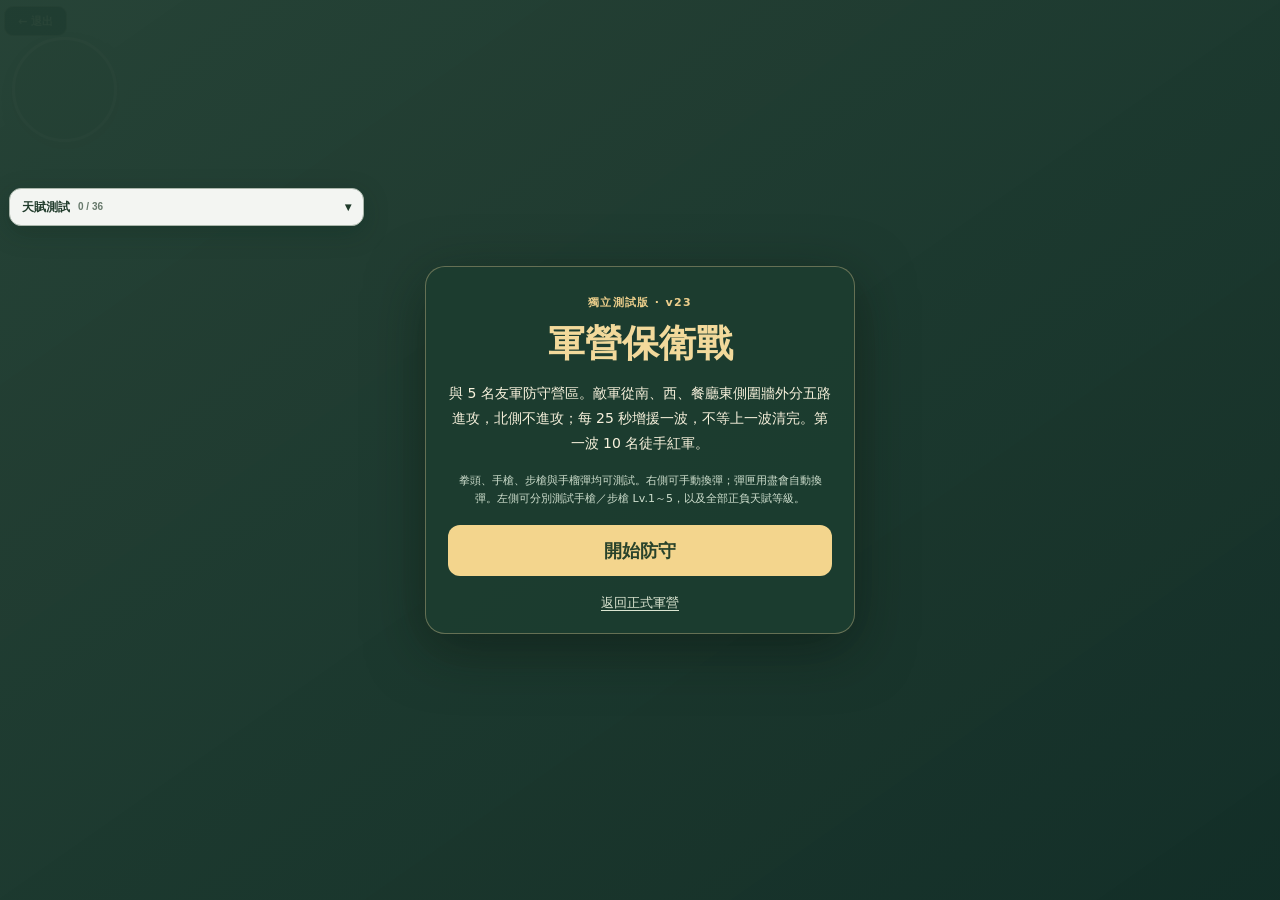
==== battle-test.html @ 0e5d2843 "fix(army): make all 卡彈之王 levels jam for exactly two seconds" ====
<!doctype html>
<html lang="zh-Hant">
<head>
<meta charset="utf-8">
<meta name="viewport" content="width=device-width,initial-scale=1,maximum-scale=1,user-scalable=no,viewport-fit=cover">
<meta name="theme-color" content="#b7c9b2">
<title>軍營保衛戰｜獨立測試</title>
<link rel="preload" as="fetch" href="./assets/characters/cadet/cadet-green.glb?v=120" crossorigin="anonymous">
<link rel="stylesheet" href="./src/ui/playtest.css?v=077">
<link rel="stylesheet" href="./src/ui/campCombat.css?v=8">
<link rel="stylesheet" href="./src/battle-test/battle.css?v=2">
<link rel="stylesheet" href="./src/battle-test/talentLab.css?v=3">
<link rel="stylesheet" href="./src/battle-test/weaponLab.css?v=1">
<link rel="stylesheet" href="./src/battle-test/settlement.css?v=3">
<style>
body.battle-official #battleGodToggle,
body.battle-official #battleTalentLab,
body.battle-official #battleWeaponLab,
body.battle-official .battle-back{display:none!important}
body.battle-official .battle-intro-kicker,
body.battle-official .battle-intro-sub,
body.battle-official .battle-intro-card p,
body.battle-official #battleStart,
body.battle-official #battleLoading{display:none!important}
body.battle-official .battle-intro-card{
 background:transparent;border:0;box-shadow:none;padding:0;width:auto;max-width:100%
}
body.battle-official .battle-intro-card h1{
 margin:0;font-size:clamp(26px,7vw,38px);letter-spacing:.035em
}
/* Hide the game HUD while the official attack is still loading. */
body.battle-official:not(.battle-loaded) #battleExit,
body.battle-official:not(.battle-loaded) #minimap,
body.battle-official:not(.battle-loaded) #battleReportNow{display:none!important}
</style>
<link rel="stylesheet" href="./src/ui/gameTouchGuard.css?v=1">
<script src="./src/ui/gameTouchGuard.js?v=1" defer></script>
</head>
<body class="battle-test">
<canvas id="world" aria-label="軍營保衛戰 3D 場景"></canvas>
<button id="minimap" type="button" aria-label="開啟軍營地圖"><canvas id="miniCanvas" width="224" height="224"></canvas></button>
<section id="worldMap" class="world-map" role="dialog" aria-label="軍營地圖" aria-modal="true" hidden>
 <div class="world-map-panel">
  <header class="world-map-header"><div><strong>軍營保衛戰</strong><small>彈藥庫防線 · 藍色箭頭代表玩家</small></div>
   <button id="closeWorldMap" type="button" aria-label="關閉地圖">✕</button>
  </header>
  <div class="world-map-body"><div class="map-canvas-holder"><canvas id="worldMapCanvas" aria-label="軍營平面地圖"></canvas></div></div>
 </div>
</section>
<div id="floatingStick" aria-hidden="true"><div class="stick-base"><div id="stickThumb" class="stick-thumb"></div></div></div>
<div id="notice" role="status" hidden></div>
<div id="debug" hidden></div>
<div id="fatal" role="alert" hidden><strong>測試版載入失敗</strong><p id="errorText"></p><button id="retry" type="button">重新載入</button></div>
<div id="battleHUD" hidden>
 <span id="battleWave">第 1 波</span>
 <span id="battleRemaining">敵軍 0</span>
 <span id="battleAllies">友軍 5 / 5</span>
</div>
<button id="battleGodToggle" type="button" aria-pressed="false" hidden>無敵：關</button>
<div id="battleIntro" role="dialog" aria-label="軍營保衛戰">
 <div class="battle-intro-card">
  <div class="battle-intro-kicker">獨立測試版 · v23</div>
  <h1>軍營保衛戰</h1>
  <p>與 5 名友軍防守營區。敵軍從南、西、餐廳東側圍牆外分五路進攻，北側不進攻；每 25 秒增援一波，不等上一波清完。第一波 10 名徒手紅軍。</p>
  <div class="battle-intro-sub">拳頭、手槍、步槍與手榴彈均可測試。右側可手動換彈；彈匣用盡會自動換彈。左側可分別測試手槍／步槍 Lv.1～5，以及全部正負天賦等級。</div>
  <button id="battleStart" type="button">開始防守</button>
  <div id="battleLoading" hidden><span id="battleLoadText">準備軍營場景…</span><div class="battle-progress"><i id="battleLoadBar"></i></div></div>
  <a href="./index.html" class="battle-back">返回正式軍營</a>
 </div>
</div>
<div id="battleWaveBanner" hidden aria-live="polite"></div>
<details id="battleWeaponLab" aria-label="武器升級測試選單" hidden>
 <summary>武器等級測試 <span id="battleWeaponSummary">手槍 5 · 步槍 5</span></summary>
 <div id="battleWeaponBody"></div>
</details>
<details id="battleTalentLab" aria-label="戰鬥天賦實驗室">
 <summary>天賦測試 <span id="battleTalentCount" class="btl-count">0 / 36</span></summary>
 <div id="battleTalentBody" class="btl-inner"></div>
</details>
<div id="battleTalentStatus" aria-live="polite"></div>
<div id="battleTalentToast" class="btl-announce" role="status" hidden></div>
<button id="battleReload" type="button" aria-label="手動更換彈匣" hidden>換彈</button>
<button id="battleGrenade" type="button" aria-label="投擲手榴彈" hidden>榴彈</button>

<button id="battleExit" type="button" aria-label="退出戰場">← 退出</button>
<button id="battleReportNow" type="button" aria-label="結束防守並查看戰報" hidden>結算</button>
<script type="module" src="./src/battle-test/bootstrap.js?v=27"></script>
</body>
</html>
---- src/ui/playtest.css ----
:root{--ink:#274c3a;--leaf:#b7c9b2}
*{box-sizing:border-box;-webkit-user-select:none;user-select:none;-webkit-touch-callout:none;-webkit-user-drag:none}
html,body{width:100%;height:100%;margin:0;overflow:hidden;background:var(--leaf);font-family:ui-rounded,"PingFang TC",-apple-system,system-ui,sans-serif;color:var(--ink);touch-action:none;-webkit-tap-highlight-color:transparent;overscroll-behavior:none}
button{font:inherit;cursor:pointer}
#world{position:fixed;inset:0;width:100%;height:100%;display:block;touch-action:none;-webkit-user-select:none;user-select:none;-webkit-touch-callout:none}
#minimap{position:fixed;z-index:3;top:calc(env(safe-area-inset-top,0px) + 10px);left:max(12px,env(safe-area-inset-left,0px));width:126px;height:126px;border:3px solid #fffbdf;border-radius:50%;overflow:hidden;pointer-events:auto;cursor:pointer;padding:0;appearance:none;-webkit-appearance:none;touch-action:manipulation;filter:drop-shadow(0 4px 7px #233d303e);background:#a4b99b}
#minimap canvas{width:100%;height:100%;display:block}
#floatingStick{position:fixed;z-index:5;left:50%;top:70%;width:132px;height:132px;transform:translate(-50%,-50%) scale(.9);opacity:0;visibility:hidden;pointer-events:none;transition:opacity 80ms ease,transform 80ms ease,visibility 80ms}
#floatingStick.active{visibility:visible;opacity:1;transform:translate(-50%,-50%) scale(1)}
.stick-base{width:100%;height:100%;border:2px solid #f6ffecb0;border-radius:50%;display:grid;place-items:center;background:#31564557;box-shadow:0 3px 22px #213c2c4d,inset 0 0 14px #d5e7b638}
.stick-thumb{width:54px;height:54px;border-radius:50%;border:3px solid #fffff5d8;background:#f1f8e7e8;box-shadow:0 4px 12px #14291e42;will-change:transform}
#floatingStick.run .stick-thumb{background:#ddeaafe8}
#floatingStick.sprint .stick-thumb{background:#ffd9a5ea}
#notice,#fatal{position:fixed;z-index:20;left:50%;top:47%;transform:translate(-50%,-50%);max-width:min(88vw,400px);width:max-content;min-width:190px;padding:17px 23px;background:#fff9eded;border-radius:19px;text-align:center;font-weight:700;box-shadow:0 7px 22px #37573a2b}
#fatal{width:min(88vw,420px);color:#8d4138}
#fatal strong{display:block;font-size:18px;margin-bottom:8px}
#fatal p{overflow-wrap:anywhere;white-space:pre-wrap;font-size:13px;font-weight:500;line-height:1.6}
#fatal button{border:none;padding:10px 17px;border-radius:12px;background:#42654f;color:white;font-weight:700}
#notice[hidden],#fatal[hidden],#debug[hidden]{display:none}
#debug{position:fixed;z-index:8;left:8px;bottom:calc(env(safe-area-inset-bottom) + 12px);padding:8px 10px;border-radius:7px;background:#18352ccb;color:#fff;font:11px/1.5 monospace;pointer-events:none;white-space:pre-wrap}
@media(orientation:landscape){#minimap{width:105px;height:105px;top:calc(env(safe-area-inset-top,0px) + 8px)}#floatingStick{width:115px;height:115px}.stick-thumb{width:47px;height:47px}}

/* v0.6.2 large map overlay. The world canvas and model code are untouched. */
#minimap:focus-visible{outline:3px solid #3a9fff;outline-offset:3px}
#worldMap[hidden]{display:none!important}
.world-map{position:fixed;inset:0;z-index:12;background:rgba(24,42,31,.48);display:flex;justify-content:center;align-items:center;padding:max(12px,env(safe-area-inset-top)) max(10px,env(safe-area-inset-right)) max(12px,env(safe-area-inset-bottom)) max(10px,env(safe-area-inset-left));touch-action:none}
.world-map-panel{background:#f6f4e7;width:min(680px,100%);height:min(94dvh,900px);max-height:100%;border-radius:24px;display:flex;flex-direction:column;min-height:0;box-shadow:0 16px 45px #17382672;overflow:hidden}
.world-map-header{flex:none;display:flex;align-items:center;justify-content:space-between;padding:14px 17px 10px;gap:12px;background:#f6f4e7}
.world-map-header div{display:flex;flex-direction:column;gap:4px}
.world-map-header strong{font-size:19px;line-height:1.2;color:#294b3d}
.world-map-header small{font-size:11px;color:#718271}
#closeWorldMap{height:44px;width:44px;flex:none;display:grid;place-items:center;border-radius:50%;border:1px solid #cfddc8;background:#e8edde;color:#284a3b;font-size:22px;touch-action:manipulation}
.world-map-body{flex:1;min-height:0;position:relative;margin:0 10px 8px;border-radius:14px;overflow:hidden;background:#e7edde;touch-action:none;display:flex;flex-direction:column;gap:8px}
.map-canvas-holder{width:100%;aspect-ratio:96/55;max-height:49%;position:relative;flex:none;overflow:hidden;border-radius:12px;background:#afc49f}
#worldMapCanvas{display:block;width:100%;height:100%;touch-action:none}
.world-map-places{flex:1;min-height:0;overflow:auto;overscroll-behavior:contain;touch-action:pan-y;padding:3px 9px 10px}
.world-map-places>strong{display:block;font-size:12px;color:#4e6d54;margin:4px 0 8px}
.world-map-place-grid{display:grid;grid-template-columns:repeat(2,minmax(0,1fr));gap:6px}
.world-map-place{display:flex;gap:6px;align-items:center;min-height:36px;border-radius:8px;background:#f7f8eb;padding:6px 9px;font-size:12px;line-height:1.35;color:#304d3e;overflow-wrap:anywhere}
.world-map-place i{width:9px;height:9px;border-radius:50%;flex:none;background:var(--dot-color,#82945c)}
.world-map-footer{flex:none;display:flex;justify-content:center;gap:14px;flex-wrap:wrap;padding:7px 10px 15px;color:#486451;font-size:12px}
.world-map-footer span{display:flex;align-items:center;gap:5px}
.marker{display:inline-block;width:11px;height:11px;border-radius:50%;background:#a9b54c;border:1.5px solid white}
.marker.player{background:#1679ea}.marker.enemy{background:#cf5550}
@media(orientation:landscape){.world-map-panel{height:96dvh;width:min(960px,100%)}.world-map-body{flex-direction:row}.map-canvas-holder{height:100%;width:auto;max-height:none;max-width:68%;aspect-ratio:96/55}.world-map-places{padding:5px}.world-map-place-grid{grid-template-columns:1fr}.world-map-header{padding:7px 14px}.world-map-header strong{font-size:16px}.world-map-footer{padding:3px 10px 7px}}

/* v0.7 - blueprint-wide map. Preserve full view rather than squeezing to square. */
.map-canvas-holder{aspect-ratio:96 / 55;max-height:50%;flex-shrink:0}
@media(orientation:landscape){.map-canvas-holder{aspect-ratio:96 / 55;max-height:none;max-width:68%}}

/* v0.7.6: large map = map only, no location list or footer legend. */
.world-map-panel{height:auto;max-height:calc(100dvh - 24px);width:min(96vw,680px,calc((100dvh - 105px)*1.745));}
.world-map-body{flex:none;display:block;margin:0 10px 10px;overflow:hidden;}
.map-canvas-holder{width:100%;height:auto;max-height:none;max-width:100%;aspect-ratio:96 / 55;}
.world-map-places,.world-map-footer{display:none!important;}
@media (orientation:landscape){
 .world-map-panel{height:auto;width:min(94vw,900px,calc((100dvh - 105px)*1.745));}
 .world-map-body{display:block;}
 .map-canvas-holder{width:100%;height:auto;max-height:none;max-width:100%;aspect-ratio:96 / 55;}
}
---- src/ui/campCombat.css ----
/* Army3 camp combat test HUD. Safe from Safari selection / double-tap zoom. */
#campCombatUI,#campCombatUI *,#campProjectileLayer{
 -webkit-user-select:none!important;user-select:none!important;-webkit-touch-callout:none!important;
 -webkit-tap-highlight-color:transparent;overscroll-behavior:none;
}
#campCombatUI{position:fixed;inset:0;z-index:9;pointer-events:none;color:#f7f1d8;font-family:-apple-system,BlinkMacSystemFont,"PingFang TC",system-ui,sans-serif}
#campCombatUI button{touch-action:none;appearance:none;outline-offset:3px}
/* Compact combat counters return to top right: audio is beside minimap. */
#campCombatStatus{position:absolute;top:calc(10px + env(safe-area-inset-top));right:max(12px,env(safe-area-inset-right));
 display:flex;flex-direction:column;align-items:flex-end;gap:5px;pointer-events:none}
#campCombatStatus span{padding:5px 10px;border-radius:9px;background:#173a2de8;border:1px solid #ebd4a46e;
 box-shadow:0 2px 7px #0003;font-size:12px;font-weight:850;white-space:nowrap}
#campCombatStatus #campKills{color:#ffd798}
#campCombatStatus #campAlert{font-size:10px;color:#e8e8c9}
.campCombatButtons{position:absolute;bottom:calc(24px + env(safe-area-inset-bottom));right:max(14px,env(safe-area-inset-right));
 display:flex;flex-direction:column;align-items:flex-end;gap:10px;pointer-events:auto}
.campCombatTools{display:flex;align-items:center;justify-content:flex-end;gap:9px}
.campCombatButtons button{border:2px solid #f2d9a2;border-radius:16px;color:#fff5db;background:#254c3d;
 display:flex;flex-direction:column;align-items:center;justify-content:center;gap:3px;line-height:1;
 box-shadow:0 5px 20px #0b2b1c80;font-weight:900}
#campWeaponSwitch{width:61px;height:61px;background:linear-gradient(140deg,#54745b,#264735)}
#campModeSwitch{width:61px;height:61px;background:#244a3b8f;color:#fbf0d6bd;
 border-color:#e3d4b088;box-shadow:0 3px 12px #0b2b1c40;
 backdrop-filter:blur(3px);-webkit-backdrop-filter:blur(3px)}
#campAttack.interaction{background:linear-gradient(140deg,#5b9279,#2e6858);border-color:#d5edcc}
#campAttack{width:83px;height:83px;border-radius:50%;background:linear-gradient(140deg,#d6aa68,#995d37)}
.campCombatButtons span{font-size:27px;line-height:1}
.campCombatButtons small{font-size:11px}
.campCombatButtons button:disabled{opacity:.45;filter:grayscale(1)}
#campCombatTip{position:absolute;bottom:calc(181px + env(safe-area-inset-bottom));left:50%;transform:translateX(-50%);
 border-radius:10px;background:#173a2fea;color:#ffe4a4;padding:8px 12px;max-width:80vw;
 text-align:center;font-size:12px;font-weight:850;box-shadow:0 4px 14px #0005}
#campCombatTip[hidden],#campCombatWheel[hidden],#campCombatFinish[hidden]{display:none!important}
#campCombatWheel{position:fixed;inset:0;display:flex;align-items:center;justify-content:center;flex-direction:column;
 pointer-events:auto;z-index:24;background:#071b16ae;backdrop-filter:blur(4px);-webkit-backdrop-filter:blur(4px);
 touch-action:none}
#campWheelDisc{position:relative;width:min(78vw,320px,62dvh);height:min(78vw,320px,62dvh);border-radius:50%;
 border:2px solid #eed7a29a;box-shadow:0 10px 42px #000b;
 background:radial-gradient(circle at center,#17352b 0 23%,transparent 24%),
 conic-gradient(from -45deg,#3e654d 0 24.7%,#be9657 25% 49.7%,#355e4b 50% 74.7%,#274638 75% 99.7%)}
.campWheelSlot{position:absolute;width:28%;height:28%;z-index:1;display:flex;flex-direction:column;align-items:center;justify-content:center;
 gap:2px;background:#143526cf;color:#fff0ca;border:1px solid #efd5a2;border-radius:15px;font-weight:850;
 box-shadow:0 3px 10px #07130e88}
.campWheelSlot>span{font-size:clamp(22px,6vw,31px)}
.campWheelSlot>small{font-size:11px}
.campWheelSlot.up{left:36%;top:5%}.campWheelSlot.right{right:5%;top:36%}
.campWheelSlot.bottom{left:36%;bottom:5%}.campWheelSlot.left{left:5%;top:36%}
.campWheelSlot.inactive{opacity:.5}
.campWheelSlot.selected{background:#f6d993;color:#224637;box-shadow:0 0 0 3px #ffebaea1,0 0 24px #ffe3a7a3;border:2px solid #fff3d1}
#campWheelCancel{position:absolute;top:32%;left:32%;height:36%;width:36%;z-index:2;background:#1a4032;color:#f8e6bc;
 border-radius:50%;border:2px solid #f4dfaa;display:flex;flex-direction:column;align-items:center;justify-content:center;gap:3px}
#campWheelCancel strong{font-size:14px}#campWheelCancel small{font-size:10px}
.campWheelHint{margin-top:12px;font-weight:850;font-size:12px;letter-spacing:.4px}
#campCombatFinish{position:fixed;inset:0;z-index:25;background:#122a22cd;
 display:flex;flex-direction:column;align-items:center;justify-content:center;gap:18px;pointer-events:auto}
#campCombatFinish strong{font-size:26px;color:#ffe2aa}
#campCombatFinish button{padding:12px 20px;border-radius:11px;border:0;background:#f0d290;color:#254633;font-weight:900}
#campProjectileLayer{position:fixed;inset:0;pointer-events:none;z-index:7;overflow:hidden}
.campBullet{position:absolute;height:3px;background:linear-gradient(90deg,#ffe3a622,#ffeda4,#fff);border-radius:9px;
 box-shadow:0 0 8px #ffd17abb;transform-origin:left center;pointer-events:none}
.campShotHit{position:absolute;pointer-events:none;color:#ffe5ab;font-weight:900;animation:campFloat .4s ease-out forwards}
@keyframes campFloat{from{opacity:1}to{opacity:0;transform:translateY(-32px)}}
@media(max-width:500px){#campCombatStatus span{padding:4px 7px;font-size:10px}#campCombatStatus #campAlert{font-size:9px}
 .campCombatButtons{right:11px;bottom:calc(23px + env(safe-area-inset-bottom))}
 #campAttack{width:76px;height:76px}#campWeaponSwitch,#campModeSwitch{width:56px;height:56px}
 #campCombatTip{bottom:calc(174px + env(safe-area-inset-bottom))}}
@media(max-height:610px){.campCombatButtons{bottom:calc(12px + env(safe-area-inset-bottom))}
 #campCombatTip{bottom:calc(143px + env(safe-area-inset-bottom))}
 #campWheelDisc{width:min(60vw,63dvh);height:min(60vw,63dvh)}}

/* Camp combat feedback v2 — visible hit flashes, recoil bursts and damage floats.
   All layers are non-interactive and retain the game's no-zoom/no-selection rules. */
#campCombatFlash{position:fixed;inset:0;z-index:6;opacity:0;pointer-events:none;transition:opacity 125ms ease-out}
#campCombatFx{position:fixed;inset:0;z-index:8;pointer-events:none;overflow:hidden;
 -webkit-user-select:none;user-select:none;-webkit-touch-callout:none}
#campCombatFx>span{position:absolute;pointer-events:none;transform:translate(-50%,-50%)}
.campHitBurst{display:flex;align-items:center;justify-content:center;width:89px;height:89px;
 filter:drop-shadow(0 2px 5px #64321d);animation:campImpactBurst 360ms ease-out forwards}
.campHitBurst::before{content:"";width:86%;height:86%;
 background:radial-gradient(circle,#fffae7 0 20%,#ffdf81 24% 45%,#e4874d 55%,transparent 70%);
 clip-path:polygon(50% 0%,59% 34%,84% 13%,72% 43%,100% 50%,72% 57%,84% 88%,58% 67%,50% 100%,43% 67%,16% 88%,30% 58%,0 50%,30% 43%,16% 13%,42% 34%)}
.campHitBurst::after{content:attr(data-text);position:absolute;top:-18px;left:50%;transform:translateX(-50%);
 color:#fff6c9;text-shadow:0 2px 3px #632715;font-size:17px;font-weight:1000;white-space:nowrap}
.campHitBurst.heavy{width:122px;height:122px}
.campHitBurst.bullet{width:65px;height:65px}
.campHitBurst.bullet::after{font-size:13px}
.campFloatDamage{color:#fff6d0;font-weight:1000;font-size:21px;
 text-shadow:0 3px 5px #4d2619,0 0 6px #79472f;animation:campDamageFloat 770ms ease-out forwards}
.campFloatDamage::after{content:attr(data-text)}
.campFloatDamage.hostile{color:#ffb6a7;text-shadow:0 2px 5px #731d12}
.campMuzzle{width:58px;height:58px;animation:campMuzzleBurst 130ms ease-out forwards;
 background:radial-gradient(circle,#fffaf0 0 13%,#ffe393 18% 30%,#f7b648 34% 45%,transparent 60%);
 clip-path:polygon(50% 0%,61% 35%,93% 10%,67% 47%,100% 50%,67% 56%,90% 92%,57% 67%,50% 100%,43% 66%,8% 92%,33% 55%,0 50%,33% 44%,8% 7%,42% 34%)}
@keyframes campImpactBurst{0%{opacity:1;scale:.38;rotate:-17deg}45%{opacity:1;scale:1.1;rotate:8deg}100%{opacity:0;scale:1.44;rotate:18deg}}
@keyframes campDamageFloat{0%{opacity:1;translate:0 0}70%{opacity:1}100%{opacity:0;translate:0 -46px}}
@keyframes campMuzzleBurst{0%{opacity:1;scale:.55}100%{opacity:0;scale:1.6}}
@media(prefers-reduced-motion:reduce){
 .campHitBurst,.campFloatDamage,.campMuzzle{animation-duration:140ms}
}

/* Distinct rifle silhouette, not the platform handgun emoji. */
.campRifleGlyph{display:block;width:50px;height:33px;max-width:100%;fill:currentColor;filter:drop-shadow(0 1px 2px #0004)}
.campWheelSlot .campRifleGlyph{width:53px;height:35px}
#campAttackIcon:has(.campRifleGlyph){display:flex;align-items:center;justify-content:center}
#campAttackIcon .campRifleGlyph{width:56px;height:35px}

/* Combat Lab hit-chain feedback, ported to the real camp. */
#campCombatCombo{position:fixed;top:calc(58px + env(safe-area-inset-top));left:50%;z-index:12;
 transform:translateX(-50%);padding:7px 13px;border-radius:9px;
 border:1px solid #f3d99a;color:#f9e7b4;background:#123a2ce8;
 box-shadow:0 3px 12px #08201566;font-size:14px;letter-spacing:.05em;
 font-weight:950;white-space:nowrap;text-shadow:0 1px 2px #092f2388;pointer-events:none;
 -webkit-user-select:none!important;user-select:none!important}
#campCombatCombo[hidden]{display:none!important}
@media(max-width:520px){#campCombatCombo{top:calc(78px + env(safe-area-inset-top));font-size:12px}}
---- src/battle-test/battle.css ----
/* Isolated enemy assault test: simplified phone HUD. Main game CSS is untouched. */
#battleIntro{position:fixed;inset:0;z-index:30;display:grid;place-items:center;background:linear-gradient(145deg,#203d31f4,#102c25fb);padding:max(16px,env(safe-area-inset-top)) 15px max(16px,env(safe-area-inset-bottom));color:#f9eed1;box-sizing:border-box}
#battleIntro[hidden],#battleHUD[hidden],#battleWaveBanner[hidden]{display:none!important}
.battle-intro-card{width:min(430px,100%);padding:28px 22px 21px;text-align:center;background:#1d3e31e9;border:1px solid #d1bd8c66;border-radius:20px;box-shadow:0 15px 56px #09170e88;font-family:system-ui,-apple-system,'PingFang TC',sans-serif}
.battle-intro-kicker{font-size:11px;color:#edcf8c;letter-spacing:.12em;font-weight:900}
.battle-intro-card h1{font-size:clamp(26px,7vw,37px);margin:9px 0 12px;color:#f2d99b}
.battle-intro-card p{font-size:14px;line-height:1.8;color:#f7f1dc;margin:0 0 16px}
.battle-intro-sub{font-size:11px;line-height:1.6;color:#cfdfce;margin:0 0 18px}
#battleStart{width:100%;min-height:51px;border:0;border-radius:12px;background:#f3d58d;color:#29432b;font-weight:900;font-size:18px}
#battleStart:disabled{opacity:.55}
#battleLoading{font-size:12px;color:#e9ddb1;margin-top:14px}
.battle-progress{height:7px;background:#092a1b;border-radius:5px;margin:8px 0}
#battleLoadBar{display:block;height:100%;width:0;background:#e6cb89;border-radius:5px;transition:width 160ms}
.battle-back{display:inline-block;margin-top:18px;color:#dbe5d1;font-size:13px;text-decoration:underline;text-underline-offset:3px}
#battleExit{position:fixed;top:calc(env(safe-area-inset-top) + 6px);left:calc(env(safe-area-inset-left) + 4px);width:63px;height:30px;z-index:12;background:#15362de8;color:#f5e5ba;border:1px solid #e7d39477;border-radius:9px;font-size:11px;font-weight:850;touch-action:manipulation}
#minimap{top:calc(env(safe-area-inset-top) + 37px)}
#battleHUD{position:fixed;top:calc(env(safe-area-inset-top) + 11px);left:50%;transform:translateX(-50%);z-index:10;display:flex;gap:5px;pointer-events:none;white-space:nowrap;color:#f5ebcf}
#battleHUD>span{display:block;border:1px solid #e0c98a55;border-radius:8px;background:#153629eb;padding:6px 8px;font-size:11px;font-weight:900}
#battleWave{color:#f3c779}
#battleAllies{color:#b6e8d3}
#battleWaveBanner{position:fixed;z-index:13;top:28%;left:50%;transform:translateX(-50%);min-width:180px;text-align:center;padding:14px 18px;border:1px solid #f5d8a3;border-radius:12px;background:#163f31e8;color:#ffe4a2;font-size:21px;font-weight:900;box-shadow:0 5px 25px #0008;pointer-events:none}
#campCombatStatus{top:calc(env(safe-area-inset-top) + 50px);right:max(8px,env(safe-area-inset-right))}
#campCombatStatus #campAlert{display:none}
#campModeSwitch{display:none!important}
#campCombatTip{bottom:calc(env(safe-area-inset-bottom) + 180px)}
#campCombatFinish{background:#0e231ee9}
#campCombatFinish strong{display:block;font-size:25px}
@media(max-width:420px){
 #battleHUD{top:calc(env(safe-area-inset-top) + 8px);gap:3px}
 #battleHUD>span{font-size:10px;padding:5px 6px}
 #campCombatStatus{top:calc(env(safe-area-inset-top) + 50px)}
}
@media(max-height:580px){
 #minimap{top:calc(env(safe-area-inset-top) + 29px);width:90px;height:90px}
 #campCombatStatus{top:calc(env(safe-area-inset-top) + 36px)}
 #battleExit{height:25px}
 #battleHUD{top:calc(env(safe-area-inset-top) + 5px)}
}
/* Test-only invincibility toggle, away from player input and the combat HUD. */
#battleGodToggle{position:fixed;top:calc(env(safe-area-inset-top) + 111px);
 right:max(8px,env(safe-area-inset-right));z-index:14;
 min-width:75px;min-height:30px;padding:5px 9px;border:1px solid #b4c8a688;
 border-radius:9px;background:#17392de8;color:#f3edcc;
 font:800 11px/1.1 system-ui,-apple-system,'PingFang TC',sans-serif;
 box-shadow:0 2px 10px #051a1066;touch-action:manipulation}
#battleGodToggle[hidden]{display:none!important}
#battleGodToggle.active{border-color:#f5d17d;background:#e2c679;color:#243f30}
@media(max-height:580px){#battleGodToggle{top:calc(env(safe-area-inset-top) + 95px)}}
---- src/battle-test/talentLab.css ----
/* Battle perk laboratory, compact/collapsible and independent of main camp. */
#battleTalentLab{position:fixed;z-index:35;left:max(9px,env(safe-area-inset-left));
 top:calc(env(safe-area-inset-top) + 188px);width:min(355px,calc(100vw - 18px));
 box-sizing:border-box;background:#fefefcf2;border:1px solid #abb7ac;
 border-radius:12px;box-shadow:0 7px 25px #09231846;color:#203b2b;
 font:12px/1.35 -apple-system,BlinkMacSystemFont,"PingFang TC",sans-serif;
 touch-action:pan-y;user-select:none}
#battleTalentLab summary{cursor:pointer;list-style:none;display:flex;align-items:center;
 justify-content:space-between;gap:8px;padding:10px 12px;font-weight:900;touch-action:manipulation}
#battleTalentLab summary::-webkit-details-marker{display:none}
#battleTalentLab summary::after{content:"▾";margin-left:auto;transition:transform .15s}
#battleTalentLab[open]>summary::after{transform:rotate(180deg)}
#battleTalentLab[open]{background:#fff}
#battleTalentLab .btl-count{font-size:10px;color:#67796c}
.btl-inner{max-height:min(67dvh,540px);overflow-y:auto;overscroll-behavior:contain;
 -webkit-overflow-scrolling:touch;padding:2px 10px 12px;touch-action:pan-y}
.btl-headrow{display:flex;align-items:center;justify-content:space-between;
 padding:8px 3px 11px;gap:8px}
.btl-headrow button{background:#f1f4ee;border:1px solid #d1dad0;border-radius:7px;
 padding:6px 10px;color:#2e543d;font-weight:850}
.btl-hint{color:#718275;font-size:10px;line-height:1.5;padding:0 3px 8px}
.btl-group{border-top:1px solid #e3eae0;padding-top:4px}
#battleTalentLab .btl-group>summary{padding:8px 5px;font-size:12px;color:#35583f}
#battleTalentLab .btl-group>summary::after{content:"＋";font-weight:850}
#battleTalentLab .btl-group[open]>summary::after{content:"−";transform:none}
.btl-item{display:grid;grid-template-columns:1fr auto;gap:6px;align-items:center;
 padding:7px 4px;border-top:1px solid #edf1ec}
.btl-item.btl-selected{background:#eff7ef;border-radius:6px}
.btl-name{display:block;font-weight:850;font-size:11px}
.btl-positive{color:#28754d}.btl-negative{color:#ba5652}
.btl-desc{display:block;color:#667a6b;font-size:10px;line-height:1.45;margin-top:2px}
.btl-item select{min-width:76px;font-size:12px;border:1px solid #bdcbbd;
 padding:7px 4px;border-radius:8px;color:#234e36;background:#fff}
#battleGrenade{position:fixed;z-index:13;right:max(9px,env(safe-area-inset-right));
 bottom:calc(env(safe-area-inset-bottom) + 205px);border:1px solid #d7c18a;
 background:#284e3eeb;color:#fff4d5;font-weight:900;font-size:12px;
 border-radius:12px;min-width:62px;min-height:42px;touch-action:manipulation}
#battleGrenade:disabled{opacity:.55}
#battleGrenade[hidden]{display:none!important}
#battleTalentStatus{position:fixed;z-index:10;left:50%;transform:translateX(-50%);
 top:calc(env(safe-area-inset-top) + 41px);pointer-events:none;white-space:nowrap;
 background:#143725c9;color:#f3eccf;border-radius:7px;padding:3px 8px;font-size:10px}
#battleTalentStatus:empty{display:none}
.btl-announce{position:fixed;z-index:25;left:50%;bottom:calc(env(safe-area-inset-bottom) + 118px);
 transform:translateX(-50%);pointer-events:none;background:#173b2edf;color:#ffecad;
 border-radius:9px;font-size:11px;font-weight:900;padding:7px 12px}
body.battle-report-open #battleTalentLab,body.battle-report-open #battleGrenade,
body.battle-report-open #battleTalentStatus{display:none!important}
@media(max-height:620px){#battleTalentLab{top:calc(env(safe-area-inset-top) + 117px)}
 #battleGrenade{bottom:calc(env(safe-area-inset-bottom) + 160px)}
 .btl-inner{max-height:55dvh}}

/* Reload control and visibly glowing projectile chains for the battle lab. */
#battleReload{position:fixed;right:max(9px,env(safe-area-inset-right));
 bottom:calc(env(safe-area-inset-bottom) + 258px);z-index:13;min-width:62px;
 min-height:42px;border:1px solid #bfcdb8;border-radius:12px;background:#f3f4e9f2;
 color:#24543b;font-size:12px;font-weight:900;touch-action:manipulation}
#battleReload:disabled{opacity:.55}
#battleReload[hidden]{display:none!important}
#battleTalentStatus{max-width:calc(100vw - 225px);box-sizing:border-box;
 white-space:normal;text-align:center;line-height:1.3}
#campProjectileLayer .campBullet.talentSplit{
 height:7px!important;
 background:linear-gradient(90deg,#44ffbc20,#77ffe5,#ecfff7)!important;
 box-shadow:0 0 5px 2px #50fff0,0 0 13px 4px #25ffe089;
 opacity:1;min-width:12px
}
#campProjectileLayer .campBullet.talentRicochet{
 height:6px!important;background:linear-gradient(90deg,#ffac4322,#ffe79e,#fffdf0)!important;
 box-shadow:0 0 8px #ffcc74
}
body.battle-report-open #battleReload{display:none!important}
@media(max-height:620px){#battleReload{bottom:calc(env(safe-area-inset-bottom) + 212px)}}
---- src/battle-test/weaponLab.css ----
/* Weapon level tester in the isolated battle lab. */
#battleWeaponLab{position:fixed;z-index:36;left:max(9px,env(safe-area-inset-left));
 top:calc(env(safe-area-inset-top) + 142px);width:min(355px,calc(100vw - 18px));
 border:1px solid #aab9af;border-radius:12px;box-shadow:0 7px 23px #09231838;
 box-sizing:border-box;background:#fdfefbf4;color:#20422e;font:12px/1.4 system-ui,-apple-system,"PingFang TC",sans-serif;
 touch-action:pan-y;user-select:none}
#battleWeaponLab>summary{list-style:none;cursor:pointer;display:flex;justify-content:space-between;
 align-items:center;gap:8px;padding:10px 12px;font-weight:900;touch-action:manipulation}
#battleWeaponLab>summary::-webkit-details-marker{display:none}
#battleWeaponLab>summary::after{content:"▾";margin-left:auto}
#battleWeaponLab[open]>summary::after{content:"▴"}
#battleWeaponSummary{color:#65796a;font-size:10px;font-weight:800}
#battleWeaponBody{padding:0 12px 12px;max-height:min(60dvh,475px);overflow-y:auto;
 -webkit-overflow-scrolling:touch;overscroll-behavior:contain}
.bwl-intro{font-size:10px;line-height:1.6;color:#75867a;margin:0 0 8px}
.bwl-section{border-top:1px solid #e3e9e1;padding:9px 0 4px}
.bwl-head{display:flex;justify-content:space-between;align-items:center;gap:8px}
.bwl-head strong{font-size:13px;color:#264a35}
.bwl-head select{min-width:90px;border-radius:8px;border:1px solid #bacbbb;
 padding:7px 9px;background:#fff;color:#21412e;font:800 12px system-ui}
.bwl-stats{display:grid;grid-template-columns:1fr 1fr;gap:6px;margin:9px 0 2px}
.bwl-metric{display:flex;justify-content:space-between;gap:5px;align-items:center;
 border:1px solid #e4e9e3;background:#f6f9f5;padding:8px;border-radius:8px}
.bwl-metric small{font-size:10px;color:#758477}
.bwl-metric strong{font-size:12px;color:#274b34}
.bwl-mode{grid-column:1/-1;text-align:center;font-size:10px;font-weight:900;
 color:#557059;margin:2px 0 0}
#battleWeaponLab[open]{z-index:37}
body.battle-report-open #battleWeaponLab{display:none!important}
@media(max-height:620px){#battleWeaponLab{top:calc(env(safe-area-inset-top) + 70px)}
 #battleWeaponBody{max-height:58dvh}}
---- src/battle-test/settlement.css ----
/* FINAL BATTLE / PAPER REPORT — white, sparse, not a minigame green card */
#campCombatFinish.btr-active{
 position:fixed;inset:0;z-index:40;box-sizing:border-box;
 display:flex;align-items:center;justify-content:center;
 padding:calc(9px + env(safe-area-inset-top)) max(9px,env(safe-area-inset-right))
   calc(9px + env(safe-area-inset-bottom)) max(9px,env(safe-area-inset-left));
 background:#eff1ec;backdrop-filter:blur(8px);-webkit-backdrop-filter:blur(8px);
 font-family:-apple-system,BlinkMacSystemFont,"PingFang TC",system-ui,sans-serif;
 color:#202e24;touch-action:auto;
}
#campCombatFinish.btr-active .btr-sheet{
 position:relative;display:flex;flex-direction:column;gap:0;
 box-sizing:border-box;width:min(530px,100%);min-height:0;
 max-height:calc(100dvh - 18px - env(safe-area-inset-top) - env(safe-area-inset-bottom));
 border-radius:15px;overflow:hidden;
 border:1px solid #e3e5da;
 background:linear-gradient(151deg,#fff 0%,#fff 60%,#fbfcfa 100%);
 box-shadow:0 16px 52px #25362a24;
}
#campCombatFinish.btr-active .btr-sheet::before{
 content:"";position:absolute;right:-38px;top:-60px;pointer-events:none;
 width:158px;height:230px;transform:rotate(36deg);background:#e5e9df54;
 clip-path:polygon(0 0,42% 0,42% 100%,0 100%);
}
.btr-head{padding:19px 22px 0;flex:none;position:relative;z-index:1}
.btr-kicker{display:flex;align-items:center;justify-content:space-between;gap:10px;
 font-size:9px;letter-spacing:.14em;color:#6d795f;font-weight:800}
.btr-kicker .btr-number{font-size:8px;letter-spacing:.08em;color:#a3a99d;text-align:right}
.btr-stars{text-align:center;letter-spacing:10px;font-size:11px;color:#ad9253;margin:10px 0 2px}
#campCombatFinish .btr-title{text-align:center;margin:3px 0 2px;font-size:clamp(26px,7vw,34px);
 color:#172d21;letter-spacing:.065em;line-height:1.26;font-weight:950}
.btr-subtitle{text-align:center;margin:3px 0 11px;font-size:11px;
 font-weight:750;color:#7a867b}
.btr-gradehero{display:grid;grid-template-columns:132px 1fr;gap:13px;align-items:center;
 margin:0 0 10px;min-height:120px}
.btr-gradepanel{min-width:0;display:flex;flex-direction:column;align-items:center;justify-content:center}
.btr-gradebadge{width:95px;height:95px;box-sizing:border-box;border-radius:50%;
 border:2px solid #b49a65;outline:4px solid #f1eee6;
 background:radial-gradient(circle at 38% 27%,#fffdf6,#f2ede2);
 box-shadow:inset 0 0 0 5px #faf8f2,0 3px 12px #99865719;
 position:relative;display:flex;flex-direction:column;align-items:center;justify-content:center;gap:0}
.btr-gradebadge::before,.btr-gradebadge::after{
 content:"❧";position:absolute;top:40px;font-size:24px;color:#b39a67}
.btr-gradebadge::before{left:-28px;transform:rotate(-70deg)}
.btr-gradebadge::after{right:-28px;transform:scaleX(-1) rotate(-70deg)}
.btr-grade-star{font-size:10px;line-height:1;color:#aa8a4d}
#campCombatFinish.btr-active .btr-gradebadge .btr-grade-value{
 font:900 57px/.87 Georgia,"Times New Roman",serif;display:block;
 color:#9e7e3e;letter-spacing:-.07em;padding-right:3px}
.btr-grade-unit{font:700 8px/1.3 system-ui,sans-serif;letter-spacing:.20em;color:#b7a171}
.btr-graderank{font-size:10px;font-weight:900;color:#334b34;margin-top:8px}
.btr-heroquote{display:flex;flex-direction:column;gap:8px;border-left:1px solid #dfdfd7;
 padding-left:19px;justify-content:center;min-height:85px}
.btr-hero-label{font-size:10px;color:#81897d;font-weight:750}
#campCombatFinish.btr-active .btr-hero-title{
 display:block;font-size:clamp(16px,4.6vw,22px);line-height:1.4;color:#1e3928;
 letter-spacing:.02em;font-weight:900}
.btr-hero-wave{font-size:11px;font-weight:750;color:#8b784e}
.btr-medalband{display:flex;align-items:center;gap:11px;border-radius:10px;
 background:linear-gradient(105deg,#244834 0%,#355a40 61%,#3e6449 100%);
 color:#fff8e5;padding:11px 14px;margin-bottom:15px;box-shadow:0 3px 7px #1e392423}
.btr-medal-emblem{width:37px;height:37px;flex:none;display:grid;place-items:center;
 background:#f3dfab;color:#37553a;border-radius:50%;border:2px solid #ccb26f;
 box-shadow:inset 0 0 0 3px #fdf5e2;font-size:24px;line-height:1}
.btr-medal-label{display:flex;flex-direction:column;gap:3px;min-width:0}
.btr-medal-label span{font-size:14px;font-weight:900;letter-spacing:.08em}
.btr-medal-label small{font-size:9px;color:#d8e2d4}
#campCombatFinish.btr-active .btr-medal-number{margin-left:auto;font-size:36px;
 line-height:1;font-weight:950;color:#f8d989;white-space:nowrap}
.btr-scroll{position:relative;z-index:1;min-height:0;flex:1;
 overflow-y:auto;overscroll-behavior:contain;-webkit-overflow-scrolling:touch;
 padding:0 22px 14px;touch-action:pan-y}
.btr-sectiontitle{display:flex;align-items:baseline;justify-content:space-between;gap:10px;
 border-bottom:1px solid #e5e7df;padding-bottom:7px;margin:2px 0 9px}
#campCombatFinish.btr-active .btr-sectiontitle strong{font-size:14px;color:#1c3426;font-weight:950}
.btr-sectiontitle span{font-size:10px;color:#929c90;font-weight:750}
.btr-stats{display:grid;grid-template-columns:repeat(3,minmax(0,1fr));gap:7px}
.btr-stat{display:flex;flex-direction:column;align-items:center;justify-content:center;
 min-width:0;gap:2px;text-align:center;border-radius:9px;padding:9px 4px;
 background:#f7f8f5;border:1px solid #e6e8e0}
.btr-stat-icon{font-size:18px;height:23px;color:#647b67;font-weight:900}
.btr-stat small{font-size:10px;font-weight:750;color:#798579}
#campCombatFinish.btr-active .btr-stat strong{font-size:clamp(13px,3.7vw,18px);
 font-weight:950;color:#26372a;line-height:1.25;white-space:nowrap}
.btr-quote{position:relative;border:1px solid #e3e5dc;border-radius:11px;
 background:linear-gradient(125deg,#fafaf7 0%,#f2f5ef 100%);padding:12px 14px;
 margin:13px 0 15px;min-height:0}
#campCombatFinish.btr-active .btr-quote-label{font-size:12px;color:#3a5941;
 font-weight:900;letter-spacing:.04em}
.btr-quote-copy{font-size:13px;color:#2c3c2f;font-weight:800;line-height:1.65;
 margin:8px 0 1px;padding-right:4px}
.btr-quote::after{content:"✦";position:absolute;right:12px;top:8px;font-size:17px;color:#cfbe93}
.btr-achgrid{display:grid;grid-template-columns:repeat(2,minmax(0,1fr));gap:8px}
.btr-ach{position:relative;display:flex;align-items:center;gap:10px;min-height:63px;
 background:#fcfcfa;border:1px solid #e6e6dc;border-radius:10px;padding:9px;box-sizing:border-box}
.btr-achicon{font-size:24px;flex:none;filter:saturate(.75)}
.btr-achtext{display:flex;flex-direction:column;gap:3px;min-width:0}
#campCombatFinish.btr-active .btr-achtext strong{font-size:11px;line-height:1.3;
 font-weight:900;color:#293d2d}
.btr-achtext small{font-size:9px;line-height:1.4;color:#828a81}
.btr-new{position:absolute;right:4px;top:3px;font-size:8px;font-weight:950;
 border-radius:4px;background:#e7c977;color:#33422f;padding:2px 3px}
.btr-ach-empty{grid-column:1/-1;color:#7b867c;font-size:11px}
.btr-gallery{margin-top:10px;border:1px solid #e3e5df;border-radius:9px;background:#f8faf6}
.btr-gallery-toggle{padding:11px;font-size:11px;font-weight:900;color:#355842;cursor:pointer;
 list-style-position:inside}
.btr-gallery-grid{display:grid;grid-template-columns:1fr;gap:5px;padding:0 11px 12px}
.btr-book-entry{display:grid;grid-template-columns:27px minmax(0,1fr) auto;
 gap:8px;align-items:center;border-top:1px solid #e3e8de;padding:8px 0 0}
.btr-book-entry.locked{opacity:.52}
.btr-book-text{display:flex;flex-direction:column;gap:3px}
#campCombatFinish.btr-active .btr-book-text strong{font-size:11px;color:#324737}
.btr-book-text small{font-size:10px;color:#748177}
.btr-rarity{font-size:9px;color:#968058}
.btr-foot{position:relative;z-index:1;flex:none;padding:9px 22px max(13px,env(safe-area-inset-bottom));
 background:#fff;border-top:1px solid #e6e8e0}
.btr-note{font-size:9px;line-height:1.35;color:#949e94;margin:0 0 9px;text-align:center}
.btr-actions{display:grid;grid-template-columns:1fr 1fr;gap:10px}
#campCombatFinish.btr-active .btr-actions button,
#campCombatFinish.btr-active .btr-actions a{display:flex;align-items:center;justify-content:center;
 text-align:center;min-width:0;min-height:45px;padding:9px 7px;box-sizing:border-box;
 border-radius:11px;font-size:13px;font-weight:900;text-decoration:none}
#campCombatFinish.btr-active .btr-actions button{color:#294736;background:#fff;
 border:1.5px solid #42644b}
#campCombatFinish.btr-active .btr-actions a{color:#fff;background:#2d523b;
 border:1.5px solid #2d523b}
#battleReportNow{position:fixed;top:calc(env(safe-area-inset-top) + 6px);
 left:calc(env(safe-area-inset-left) + 73px);min-width:51px;height:30px;z-index:12;
 background:#17392dd9;border:1px solid #d8c9947b;border-radius:9px;color:#f6e0b1;
 font:850 11px system-ui,-apple-system,"PingFang TC",sans-serif;touch-action:manipulation}
#battleReportNow[hidden]{display:none!important}
@media(max-width:375px){
 .btr-head{padding:14px 14px 0}
 .btr-scroll{padding:0 14px 9px}
 .btr-foot{padding:8px 14px 12px}
 .btr-gradehero{grid-template-columns:115px 1fr;gap:7px;min-height:106px}
 .btr-gradebadge{height:82px;width:82px}
 #campCombatFinish.btr-active .btr-gradebadge .btr-grade-value{font-size:47px}
 .btr-heroquote{padding-left:12px}
 .btr-medalband{padding:9px 12px}
 .btr-stat{padding:7px 3px}
 .btr-ach{padding:7px;gap:6px}
}
@media(max-height:640px){
 .btr-head{padding-top:11px}
 .btr-stars{margin:4px 0 0}
 .btr-subtitle{margin-bottom:5px}
 .btr-gradehero{min-height:82px;margin-bottom:7px}
 .btr-gradebadge{height:74px;width:74px}
 #campCombatFinish.btr-active .btr-gradebadge .btr-grade-value{font-size:40px}
 .btr-gradebadge::before,.btr-gradebadge::after{top:29px}
 .btr-medalband{padding:7px 12px;margin-bottom:8px}
 .btr-quote{margin:8px 0}
 .btr-stat{padding:6px 3px}
 .btr-foot{padding-top:6px}
}
@media(prefers-reduced-motion:reduce){
 #campCombatFinish.btr-active *{scroll-behavior:auto!important}
}

/* Raise the report ABOVE the game's HUD stacking context. The game HUD,
   minimap and invincibility/exit controls must never cover the white dossier. */
body.battle-report-open #campCombatUI{z-index:50!important}
body.battle-report-open #battleHUD,
body.battle-report-open #battleExit,
body.battle-report-open #battleGodToggle,
body.battle-report-open #battleReportNow,
body.battle-report-open #minimap{display:none!important}
---- src/ui/gameTouchGuard.css ----
/* Shared game interaction policy: no blue text selection or iOS long-press menu.
   Actual text fields remain editable and selectable. */
html,body,body *,body *::before,body *::after {
 -webkit-user-select:none!important;
 user-select:none!important;
 -webkit-touch-callout:none!important;
 -webkit-user-drag:none!important;
 -webkit-tap-highlight-color:transparent;
}
input:not([type="range"]),textarea,[contenteditable=""],[contenteditable="true"],
[contenteditable=""] *,[contenteditable="true"] * {
 -webkit-user-select:text!important;
 user-select:text!important;
 -webkit-touch-callout:default!important;
}
::selection { background:transparent!important;color:inherit!important }
::-moz-selection { background:transparent!important;color:inherit!important }
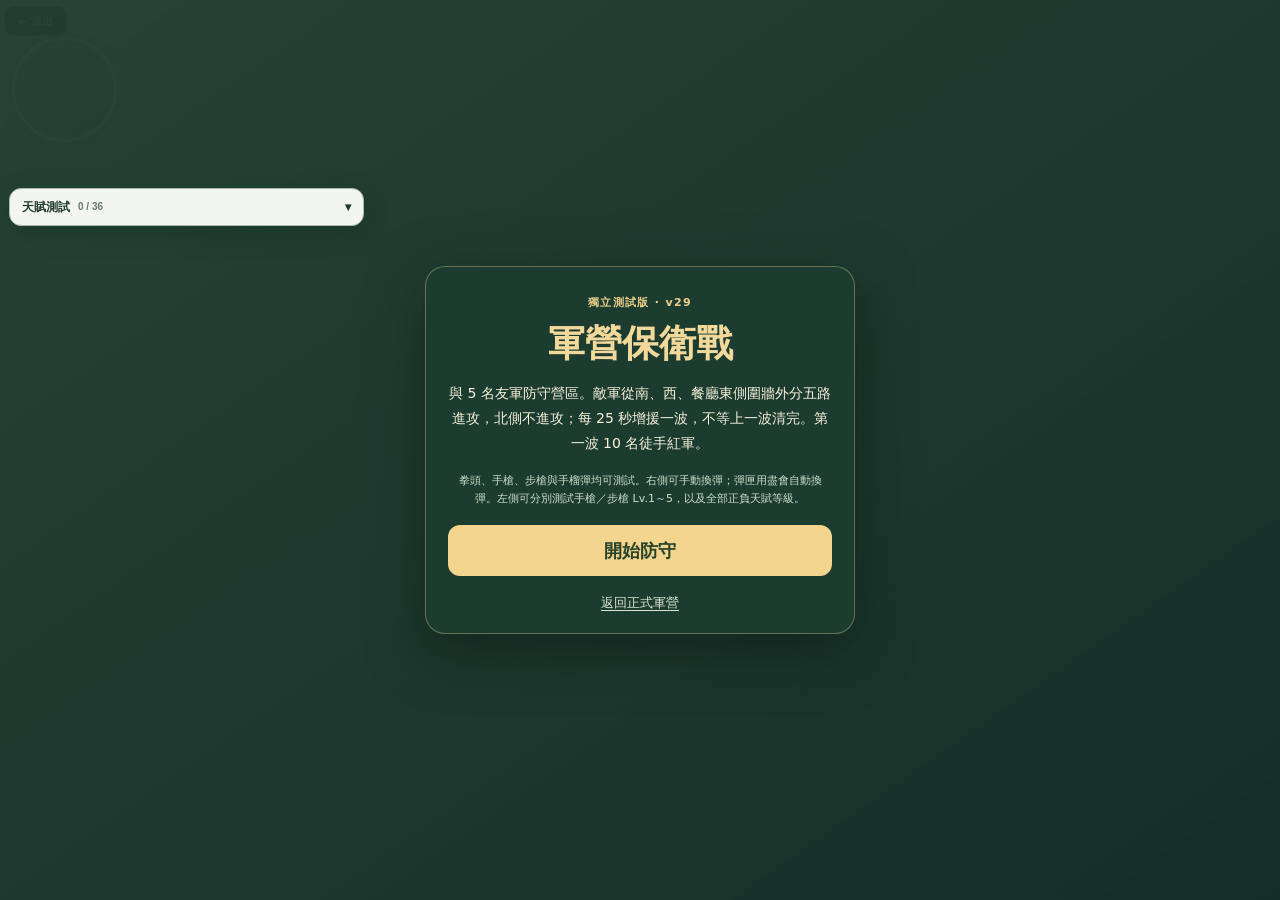
==== commit 3a001af6: "feat(army): apply permanent soldier rank HP, armor, damage and movement buffs in camp and final batt" ====
--- a/battle-test.html
+++ b/battle-test.html
@@ -59,7 +59,7 @@
 <button id="battleGodToggle" type="button" aria-pressed="false" hidden>無敵：關</button>
 <div id="battleIntro" role="dialog" aria-label="軍營保衛戰">
  <div class="battle-intro-card">
-  <div class="battle-intro-kicker">獨立測試版 · v23</div>
+  <div class="battle-intro-kicker">獨立測試版 · v29</div>
   <h1>軍營保衛戰</h1>
   <p>與 5 名友軍防守營區。敵軍從南、西、餐廳東側圍牆外分五路進攻，北側不進攻；每 25 秒增援一波，不等上一波清完。第一波 10 名徒手紅軍。</p>
   <div class="battle-intro-sub">拳頭、手槍、步槍與手榴彈均可測試。右側可手動換彈；彈匣用盡會自動換彈。左側可分別測試手槍／步槍 Lv.1～5，以及全部正負天賦等級。</div>
@@ -84,6 +84,6 @@
 
 <button id="battleExit" type="button" aria-label="退出戰場">← 退出</button>
 <button id="battleReportNow" type="button" aria-label="結束防守並查看戰報" hidden>結算</button>
-<script type="module" src="./src/battle-test/bootstrap.js?v=27"></script>
+<script type="module" src="./src/battle-test/bootstrap.js?v=28"></script>
 </body>
 </html>
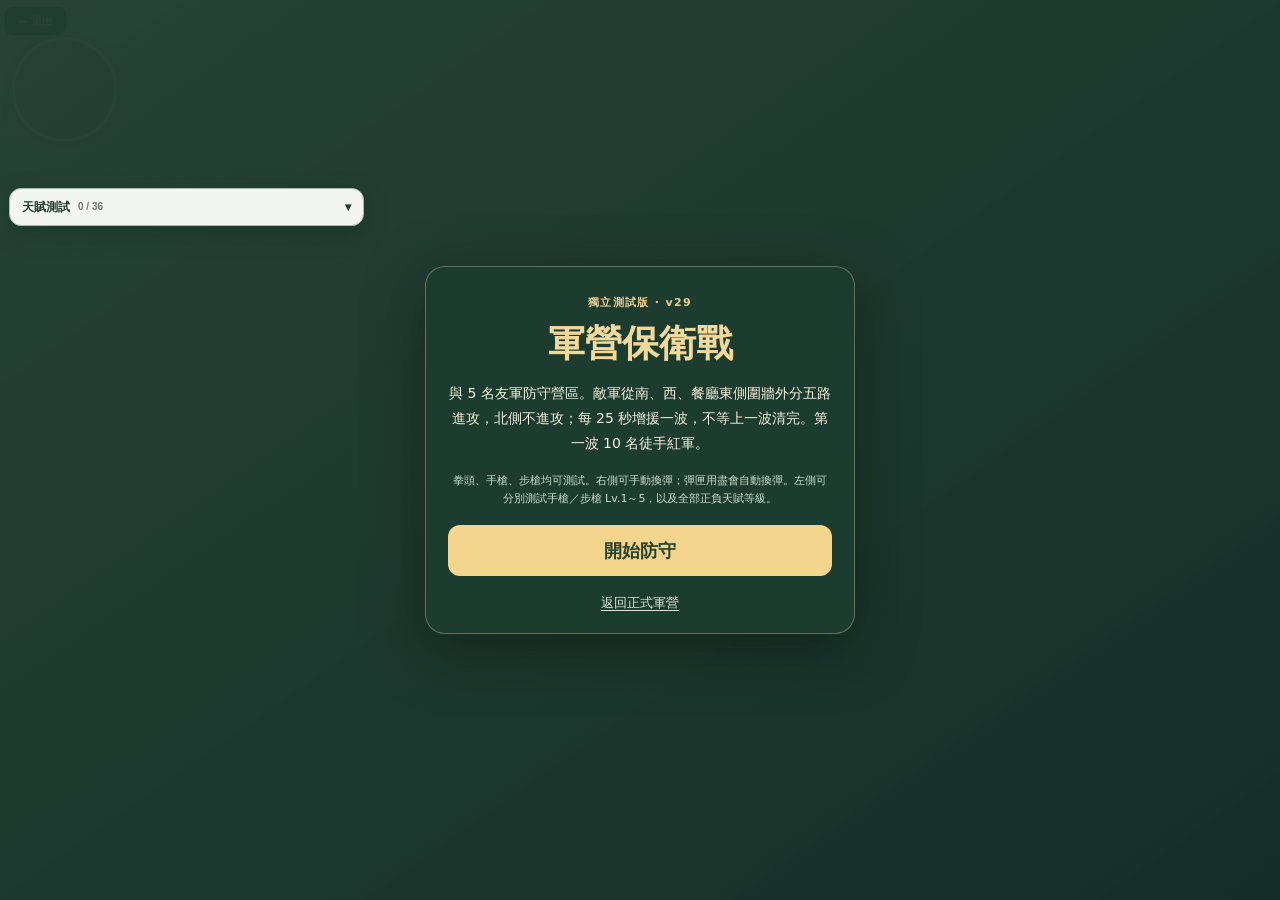
==== commit cc292dc4: "perf(army): preload camp assets on home; remove battle grenade action" ====
--- a/battle-test.html
+++ b/battle-test.html
@@ -62,7 +62,7 @@
   <div class="battle-intro-kicker">獨立測試版 · v29</div>
   <h1>軍營保衛戰</h1>
   <p>與 5 名友軍防守營區。敵軍從南、西、餐廳東側圍牆外分五路進攻，北側不進攻；每 25 秒增援一波，不等上一波清完。第一波 10 名徒手紅軍。</p>
-  <div class="battle-intro-sub">拳頭、手槍、步槍與手榴彈均可測試。右側可手動換彈；彈匣用盡會自動換彈。左側可分別測試手槍／步槍 Lv.1～5，以及全部正負天賦等級。</div>
+  <div class="battle-intro-sub">拳頭、手槍、步槍均可測試。右側可手動換彈；彈匣用盡會自動換彈。左側可分別測試手槍／步槍 Lv.1～5，以及全部正負天賦等級。</div>
   <button id="battleStart" type="button">開始防守</button>
   <div id="battleLoading" hidden><span id="battleLoadText">準備軍營場景…</span><div class="battle-progress"><i id="battleLoadBar"></i></div></div>
   <a href="./index.html" class="battle-back">返回正式軍營</a>
@@ -80,10 +80,9 @@
 <div id="battleTalentStatus" aria-live="polite"></div>
 <div id="battleTalentToast" class="btl-announce" role="status" hidden></div>
 <button id="battleReload" type="button" aria-label="手動更換彈匣" hidden>換彈</button>
-<button id="battleGrenade" type="button" aria-label="投擲手榴彈" hidden>榴彈</button>
 
 <button id="battleExit" type="button" aria-label="退出戰場">← 退出</button>
 <button id="battleReportNow" type="button" aria-label="結束防守並查看戰報" hidden>結算</button>
-<script type="module" src="./src/battle-test/bootstrap.js?v=28"></script>
+<script type="module" src="./src/battle-test/bootstrap.js?v=31"></script>
 </body>
 </html>
